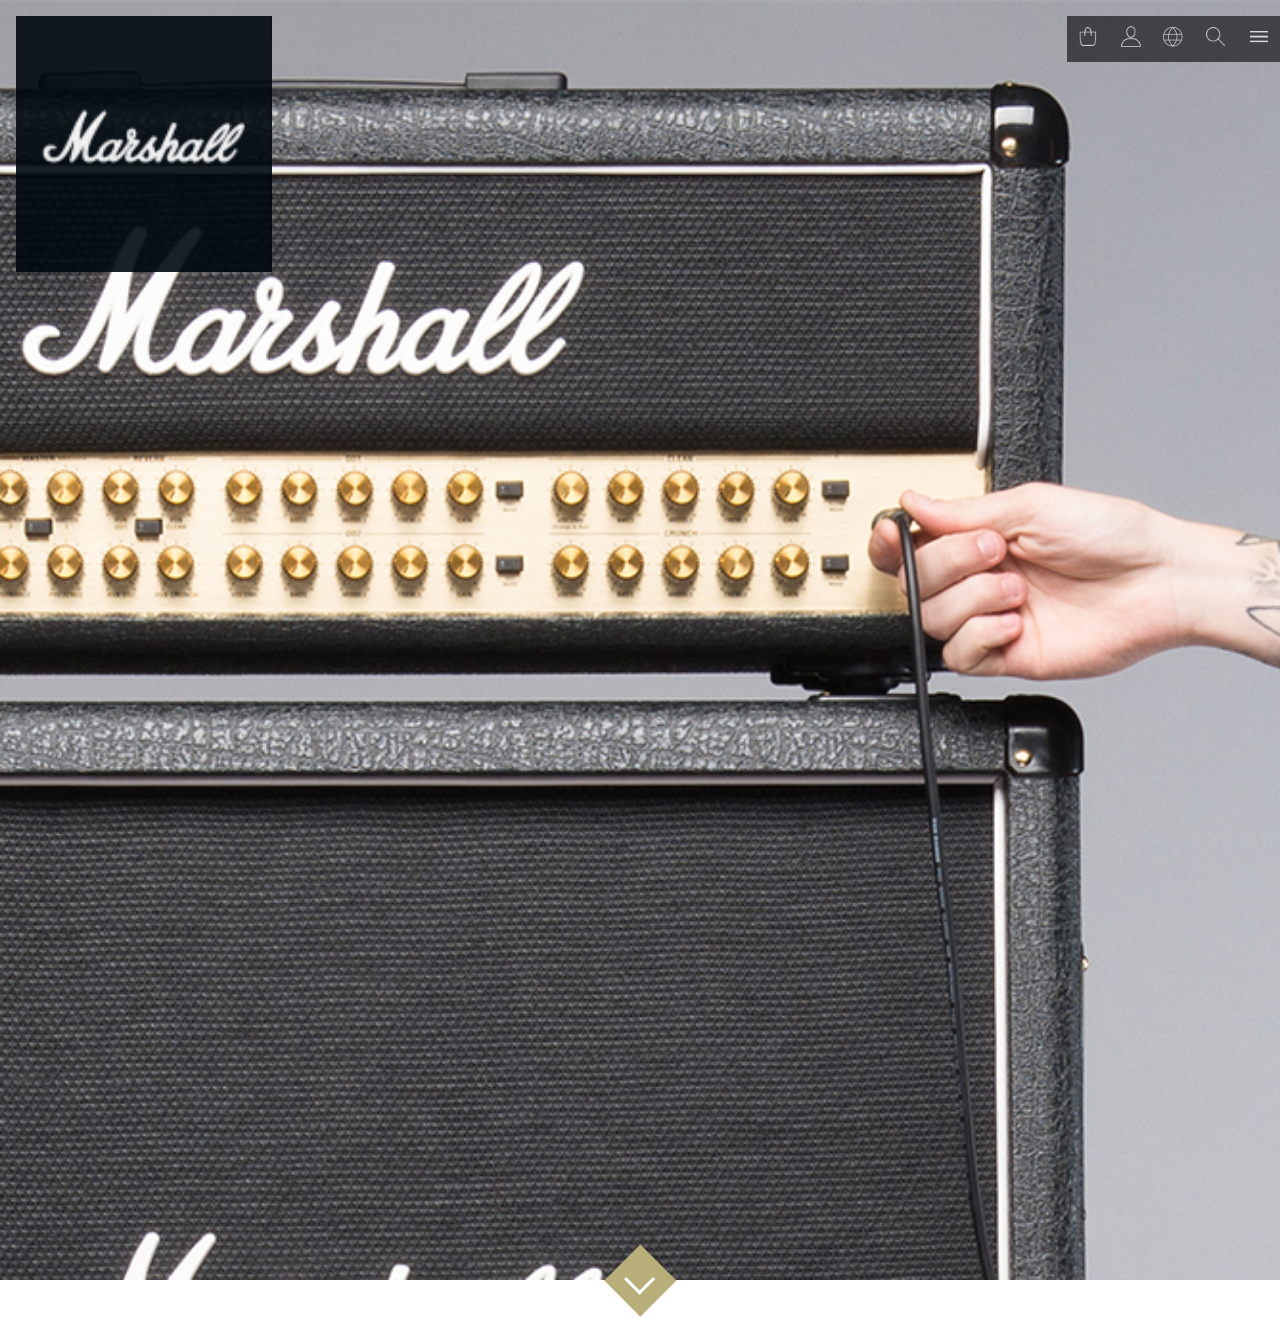
==== recommendedRetailers.html @ 942153d9 "Add files via upload" ====
<!DOCTYPE html>
<html lang="nl">

<head>    
    <meta charset="UTF-8">
	<meta name="author" content="Renee">
	<meta name="viewport" content="width=device-width, initial-scale=1">
    <title>Recommended Retailers - Renee</title>

    <link href="styles/styleR.css" rel="stylesheet">
    <link href="styles/styleG.css" rel="stylesheet">
	<link rel="icon" href="images/Middel_1.png" type="image/x-icon">
</head>


<body>

    <header>

		<img src="./images/bannerFoto.jpg" alt="Marshall amp Banner">

		<img src="images/Marshall_logo_120px.jpg" alt="Marshall Logo" class="logo">

		<nav>
			<ul>
				<li><button><img src="images/menu.png" alt="Hamburger Menu"></button></li>
				<li><button><img src="images/search.png" alt="Zoeken"></button></li>
				<li><button><img src="images/globe.png" alt="Taal"></button></li>
				<li><button><img src="images/profile.png" alt="Profiel"></button></li>
				<li><button><img src="images/bag.png" alt="Winkelwagentje"></button></li>

			</ul>
		</nav>

		<!-- aatje om naar de content te skippen -->
		<a href="#main" class="skipMenu">Sla menu over</a>
		<nav>
			<ul>
				<li><a href="#">Live for Music</a></li>
				<li><a href="#">About</a></li>
				<li><a href="#">Recommended Retailers</a></li>
				<li><a href="#">Marshall Amps</a></li>
				<li><a href="#">Shop</a></li>
				<li><a href="#">Marshall Records</a></li>
				<li><a href="#">Marshall Live Agency</a></li>
				<li><a href="#">The Marshall Studio</a></li>
				<li><a href="#">MyMarshall</a></li>
			</ul>

		</nav>

		<button href="#main">
			<div></div>
		</button>


	</header>


    <script src="scripts/script.js"></script>
</body>


</html>
---- styles/styleR.css ----
header > img {
  
    z-index: 0;
  
    width: 100%;
    max-height: 60%;
    /* Breakpoint is op 740px, dan wordt de video minder hoog */
  }
---- styles/styleG.css ----
/*******************/
/* general styling */
/*******************/




/* CSS Document */
*, *::after, *::before {
    box-sizing:border-box;  
  
    margin: 0;
    padding: 0;
  
  
  }
  
  :root {
    --button-color: #B8AE79;
    
    font-family: -apple-system, BlinkMacSystemFont, 'Segoe UI', Roboto, Oxygen, Ubuntu, 
                  Cantarell, 'Open Sans', 'Helvetica Neue', sans-serif;
  }
  
  
  
  
  
  /**********************************************************************/
  /* algemene styling */
  /**********************************************************************/
  
  
  /* Alle a's */
  a {
    text-transform: uppercase;
    text-decoration: none;
  
    box-shadow: none;
  }
  
  a:hover {
    color: var(--button-color);
    border: black 1px solid;
    background-color: black;
  
    transition: .2s ;
  }
  
  a:focus {
    color: var(--button-color);
    border: black 1px solid;
    background-color: black;
  
    box-shadow: 0 0 0 2px var(--button-color);
  
    transition: .2s;
    outline: none;
  }
  
  
  
  
  
  /**********************************************************************/
  /* header  styling */
  /**********************************************************************/
  

  
  .logo {
    position: absolute;
  
    top: 1em;
    left: 1em;
  
    width: 20%;
    opacity: 90%;
  }
  
  header nav:first-of-type ul {
    display: flex;
    flex-direction: row-reverse;
  
    position: fixed;
    top: 1em;
    right: 0;
  
    z-index: 100;
  }
  
  header nav:first-of-type ul li {
    list-style: none;
  }
  
  /* eerste nav de afbeeldingen lage opacity. Met hover de opacity op 0 */
  header nav:first-of-type ul li button {
    background-color: black;
    opacity: 60%; 
    border: black .5px solid;
  
    padding: .4em;
  }
  
  header nav:first-of-type ul li button:hover {
    opacity: 90%;
  }
  
  header nav:first-of-type ul li button:focus {
    opacity: 90%;
    outline-color: none;
    box-shadow: 0 0 0 2px var(--button-color);
  }
  
  /* Ontzichtbare link om met screenreader meteen naar de content te gaan */
  .skipMenu {
    position: absolute;
    top: 1.3em;
    left: 9em;
  
    opacity: 0;
  
    z-index: 999;
  }
  
  .skipMenu:focus {
    opacity: 1;
  }
  
  /* Uitschuivend hamburgermenu  */
  header nav:nth-of-type(2) {
    position: fixed;
    top: 0;
    bottom: 0;
    right: 0;
    
    transform:translatex(100%);
    z-index: 10;
  
    transition: .3s;
  
    width: 220px;
    padding: 2em;
  
    background-color: black;
    opacity: 90%;
  }
  
  header nav:nth-of-type(2).uitschuiven {
    position: fixed;
    top: 0;
    bottom: 0;
    
    transform:translatex(0%);
  
    width: 220px;
    padding: 2em;
  
    background-color: black;
    opacity: 90%;
  }
  
  header nav:nth-of-type(2) ul li {
    position: relative;
    top: 3em;
  
    list-style: none;
  }
  
  header nav:nth-of-type(2) ul li a {
    font-size: 1em;
    text-transform: none;
    
    color: white;
  }
  
  header nav:nth-of-type(2) ul li:focus, header nav:nth-of-type(2) ul li a:focus {
    opacity: 100%;
    background-color: var(--button-color);
    color: black;
    border: none;
  }
  
  header > button {
    position: relative;
    left: calc(50% - 1.9em);
    top: -2.2em;
  
    background-color: var(--button-color);
    border: none;
  
    width: 3.8em;
    height: 3.8em;
  
    transform: rotate(45deg);
  }
  
  header > button:hover {
    cursor: pointer;
    background-color: black;
  }
  
  header > button:focus {
    background-color: black;
    outline: var(--button-color);
  }
  
  header > button div {
    width: 22px;
    height: 22px;
  
    position: relative;
    top: calc(50% - 1.9em);
    left: 1em;
  
    border-bottom: white 3px solid;
    border-right: white 3px solid;
  }
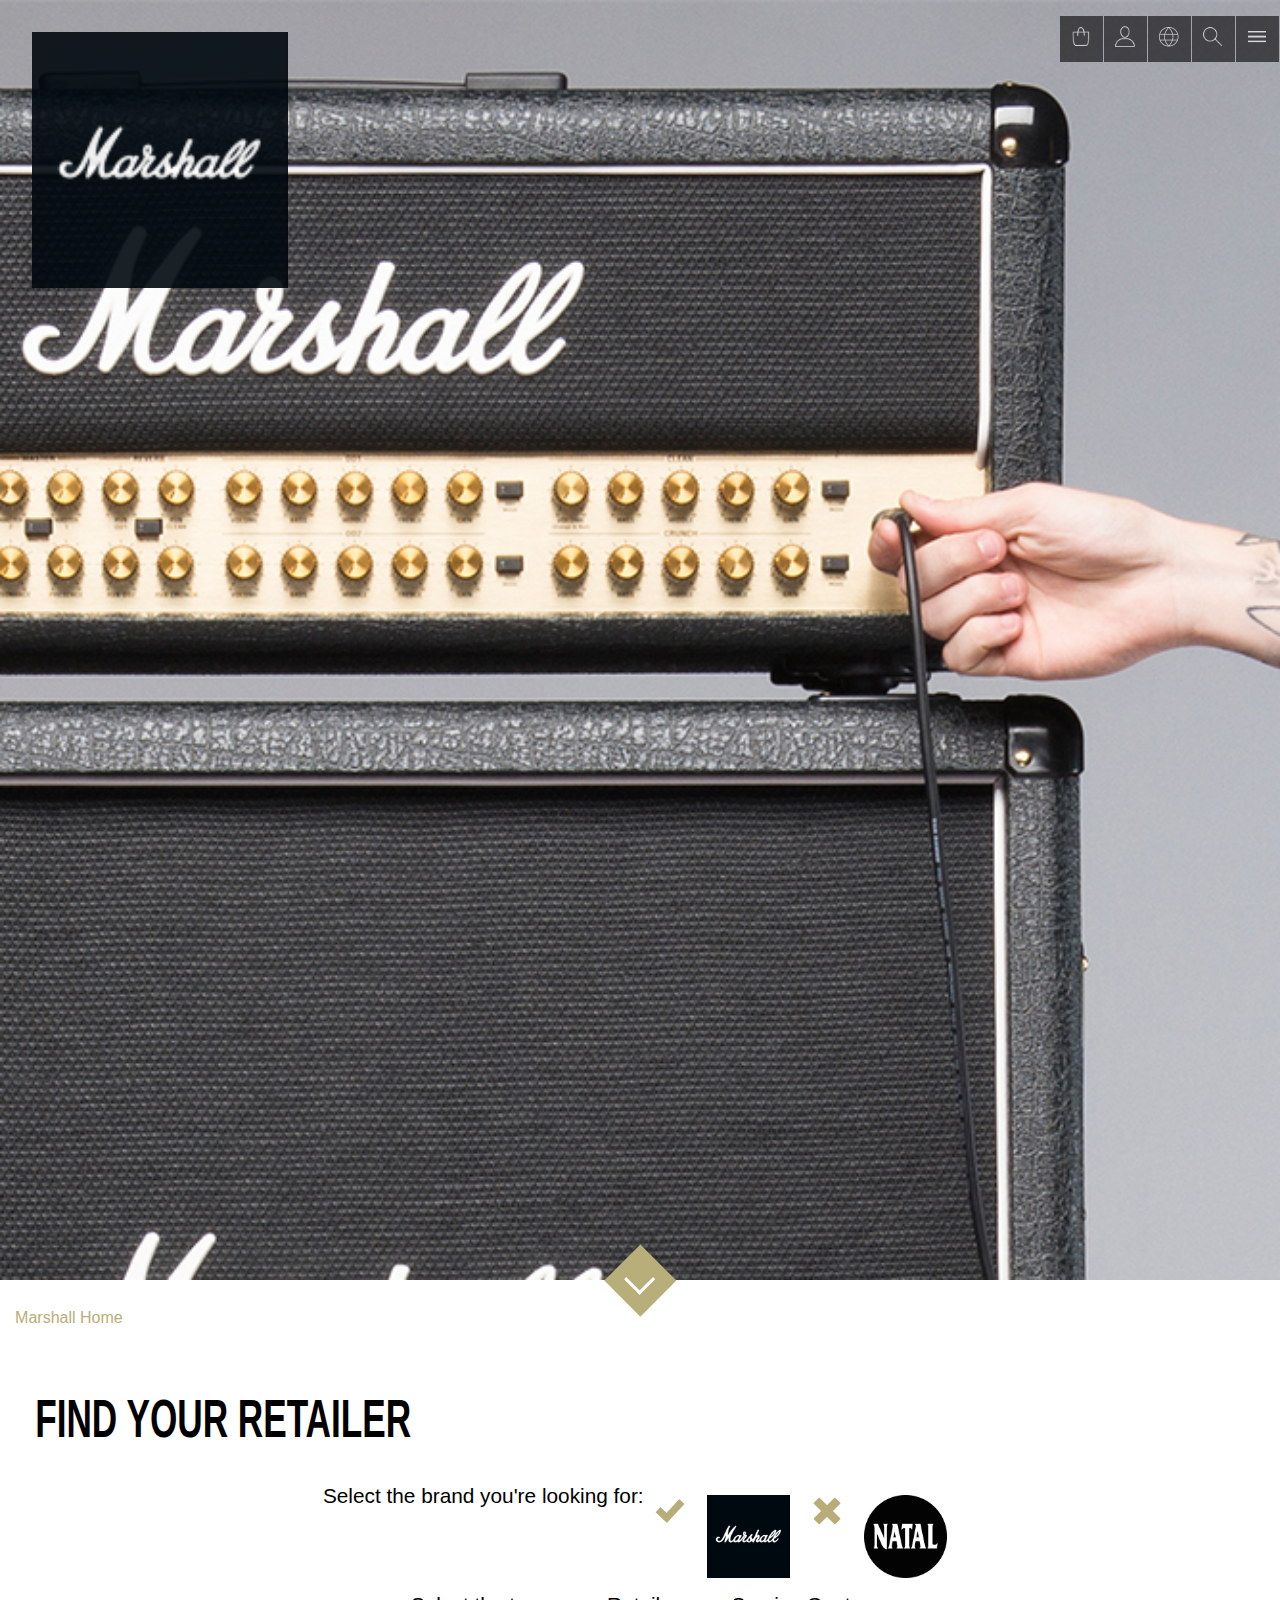
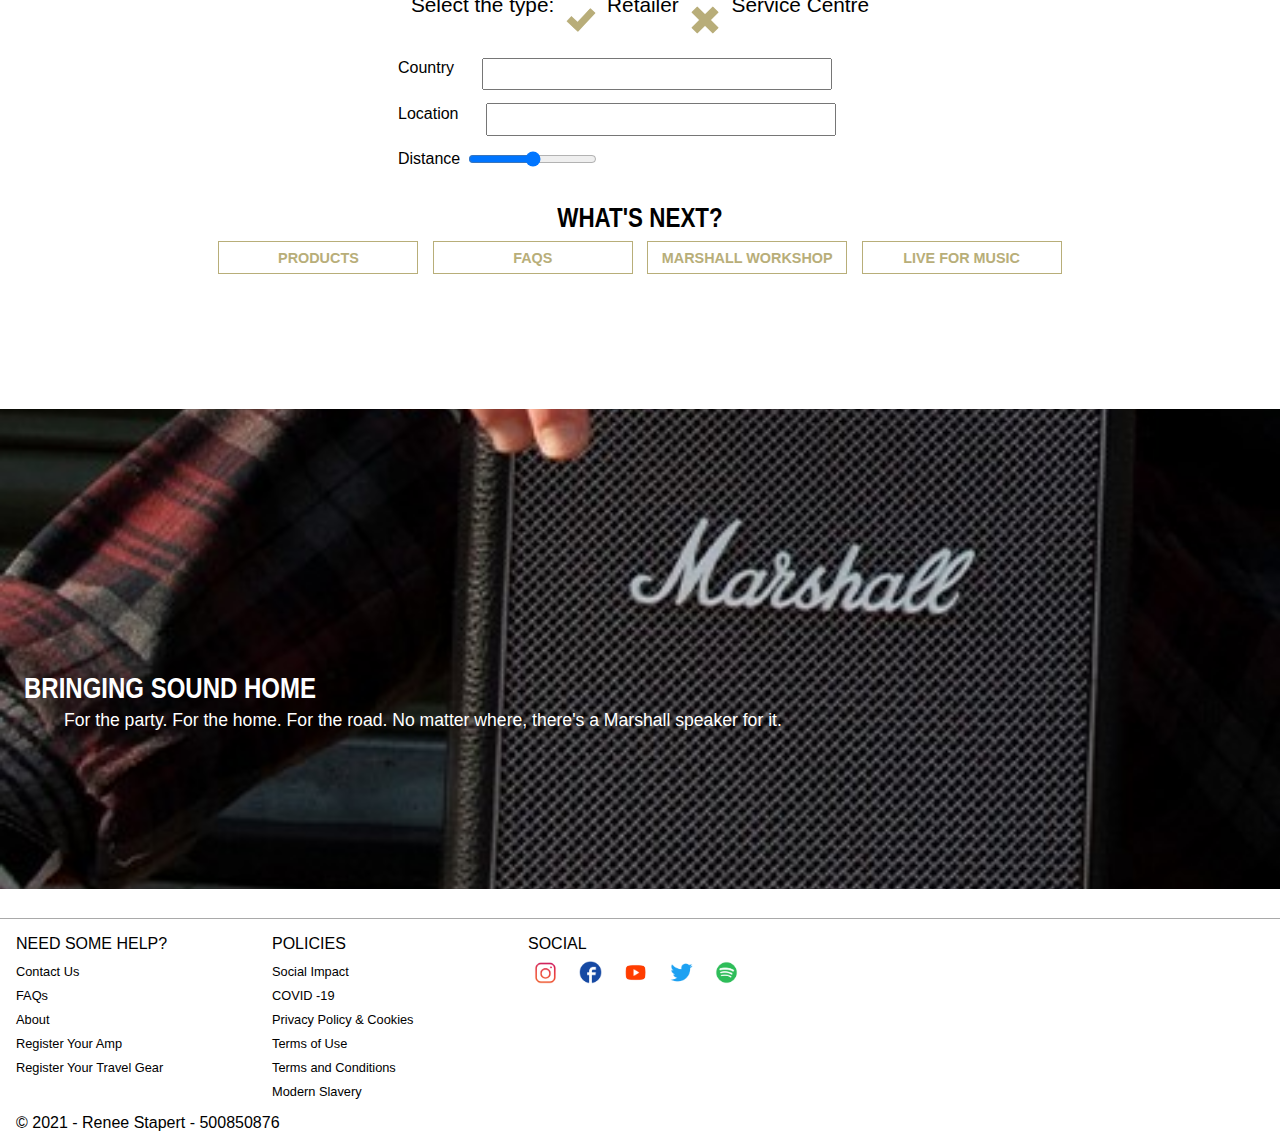
==== commit 80c02a55: "Add files via upload" ====
--- a/recommendedRetailers.html
+++ b/recommendedRetailers.html
@@ -19,7 +19,7 @@
 
 		<img src="./images/bannerFoto.jpg" alt="Marshall amp Banner">
 
-		<img src="images/Marshall_logo_120px.jpg" alt="Marshall Logo" class="logo">
+		<h1><img src="images/Marshall_logo_120px.jpg" alt="Marshall Logo" class="logo"></h1>
 
 		<nav>
 			<ul>
@@ -38,7 +38,7 @@
 			<ul>
 				<li><a href="#">Live for Music</a></li>
 				<li><a href="#">About</a></li>
-				<li><a href="#">Recommended Retailers</a></li>
+				<li><a href="/recommendedRetailers.html">Recommended Retailers</a></li>
 				<li><a href="#">Marshall Amps</a></li>
 				<li><a href="#">Shop</a></li>
 				<li><a href="#">Marshall Records</a></li>
@@ -53,9 +53,105 @@
 			<div></div>
 		</button>
 
+        <a href="/index.html">Marshall Home</a>
 
 	</header>
 
+    <main>
+
+        <h2>Find your retailer</h2>
+
+        <ul>
+            <li>Select the brand you're looking for:</li>
+            <li><img src="./images/vinkje.png" alt="Checked" class="check"></li>
+            <li><img src="./images/Marshall_logo_120px.jpg" alt="Marshall"></li>
+            <li><img src="./images/kruisje.png" alt="Not checked" class="no-check"></li>
+            <li><img src="./images/natal_logo_120px.png" alt="Natal"></li>
+        </ul>
+
+        <ul>
+            <li>Select the type:</li>
+            <li><img src="./images/vinkje.png" alt="Checked" class="check"></li>
+            <li>Retailer</li>
+            <li><img src="./images/kruisje.png" alt="Not checked" class="no-check"></li>
+            <li>Service Centre</li>
+        </ul>
+
+        <form>
+            <label for="Country">Country</label>
+            <input type="text">
+
+            <label for="Location">Location</label>
+            <input type="text">
+            
+            <label for="Distance">Distance</label>
+            <input type="range">
+
+        </form>
+
+        <section>
+            <h3>What's next?</h3>
+
+            <ul>
+                <li><a href="#">Products</a></li>
+                <li><a href="#">FAQs</a></li>
+                <li><a href="#">Marshall Workshop</a></li>
+                <li><a href="#">Live for Music</a></li>
+            </ul>
+
+
+
+        </section>
+
+    </main>
+
+
+
+    <footer>
+		<a href="#">
+			<img src="images/footerIMG.jpg" alt="Marshall Speaker">
+			<h2>Bringing sound home</h2>
+			<p>For the party. For the home. For the road. No matter where, there's a Marshall speaker for it.</p>
+			
+		</a>
+
+		<section>
+
+			<ul>
+				<li>Need some help?</li>
+				<li><a href="#">Contact Us</a></li>
+				<li><a href="#">FAQs</a></li>
+				<li><a href="#">About</a></li>
+				<li><a href="#">Register Your Amp</a></li>
+				<li><a href="#">Register Your Travel Gear</a></li>
+			</ul>
+
+			<ul>
+				<li>Policies</li>
+				<li><a href="#">Social Impact</a></li>
+				<li><a href="#">COVID -19</a></li>
+				<li><a href="#">Privacy Policy & Cookies</a></li>
+				<li><a href="#">Terms of Use</a></li>
+				<li><a href="#">Terms and Conditions</a></li>
+				<li><a href="#">Modern Slavery</a></li>
+			</ul>
+
+			<ul>
+				<li>Social</li>
+				<li><img src="images/InstagramIcon.png" alt="Instagram"></li>
+				<li><img src="images/FacebookIcon.png" alt="Facebook"></li>
+				<li><img src="images/YoutubeIcon.png" alt="Youtube"></li>
+				<li><img src="images/TwitterIcon.png" alt="Twitter"></li>
+				<li><img src="images/SpotifyIcon.png" alt="Spotify"></li>
+			</ul>
+
+			
+		</section>
+
+		<p>© 2021 - Renee Stapert - 500850876</p>
+
+
+	</footer>
 
     <script src="scripts/script.js"></script>
 </body>
--- a/styles/styleR.css
+++ b/styles/styleR.css
@@ -3,11 +3,138 @@
 
 
 
-header > img {
+/**********************************************************************/
+/*  header  styling  */
+/**********************************************************************/
+
+
+header > img:first-of-type {
+    width: 100%;
+
+    z-index: 0;
+    /* Breakpoint is op 740px, dan wordt de video minder hoog */
+}
+
+header > a {
+    color: var(--link-text);
+    text-transform: none;
+
+    position: relative;
+    top: -.7em;
+    left: -2.5em;
+}
+
+header > a:hover {
+    color: var(--text-color);
+    background-color: transparent;
+    border: none;
+}
+
+
+
+
+/**********************************************************************/
+/*  main  styling  */
+/**********************************************************************/
+
+
+main h2 {
+    color: var(--text-color);
+    font-size: 2.2em;
+
+    text-transform: uppercase;
+    transform: scaleY(1.5);
+    transform-origin: bottom;
+
+    margin: 2em 0 1em 1em;
+}
+
+main ul {
+    display: flex;
+    flex-wrap: wrap;
+    justify-content: center;
+}
+
+main ul li {
+    color: var(--text-color);
+    font-size: 1.3em ;
+   list-style: none;
+
+}
+
+
+main ul li img {
+    width: 4em;
+    padding: 0em;
+    margin: .5em;
+}
+
+.check, .no-check {
+    width: 2rem;
+
+}
+
+form {
+    display: flex;
+    flex-direction: row;
+    flex-wrap: wrap;
+
+    margin-left: auto;
+    margin-right: auto;
+
+    width: 90%;
+    max-width: 500px;
+}
+
+
+form label {
+    color: var(--text-color);
+    padding: .5em;
+}
+
+form [type="text"] {
+    position: relative;
+    right: -1em;
+    width: 70%;
+    padding: .5em;
+    margin: .5em;
+}
+
+
+main section {
+    position: relative;
+    top: 2em;
+}
+
+main section h3 {
+    text-transform: uppercase;
+    text-align: center;
+
+    transform: scaleY(1.2);
+    transform-origin: bottom;
   
-    z-index: 0;
+    font-size: 1.4em;
+    font-weight: bolder;
+    color: var(--text-color);
+
+    padding: 0 1rem;
+}
+
+main section ul li a {  
+    font-size: .9rem;
+    font-weight: bold;
   
-    width: 100%;
-    max-height: 60%;
-    /* Breakpoint is op 740px, dan wordt de video minder hoog */
-  }+    text-align: center;
+  
+    display: block;
+    margin-left: auto;
+    margin-right: auto;
+    
+    margin: .5em;
+  
+    color: var(--button-color);
+    border: var(--button-color) 1.5px solid;
+  
+    width: 200px;
+    padding:.5em;
+}--- a/styles/styleG.css
+++ b/styles/styleG.css
@@ -1,3 +1,6 @@
+
+
+
 
 
 /*******************/
@@ -5,8 +8,6 @@
 /*******************/
 
 
-
-
 /* CSS Document */
 *, *::after, *::before {
     box-sizing:border-box;  
@@ -15,62 +16,98 @@
     padding: 0;
   
   
-  }
-  
-  :root {
+}
+  
+:root {
     --button-color: #B8AE79;
+    --button-hover: black;
+    --div-button-hover: white;
+
+    --background: transparent;
+
+    --text-color: black;
+    --titel-color: black;
+    --input-color: rgb(80, 80, 80);
+
+    --link-background: transparent;
+    --link-text: #B8AE79;
+    --hover-background-color: black;
+    --hover-text-color: #B8AE79;
     
     font-family: -apple-system, BlinkMacSystemFont, 'Segoe UI', Roboto, Oxygen, Ubuntu, 
                   Cantarell, 'Open Sans', 'Helvetica Neue', sans-serif;
-  }
-  
-  
-  
-  
-  
-  /**********************************************************************/
-  /* algemene styling */
-  /**********************************************************************/
-  
-  
-  /* Alle a's */
-  a {
+}
+  
+@media (prefers-color-scheme:dark) {
+    :root {
+        --button-color: #B8AE79;
+        --button-hover: rgb(221, 221, 221);
+        --div-button-hover: rgb(29, 29, 29);
+
+        --background: rgb(29, 29, 29);
+
+        --text-color: rgb(221, 221, 221);
+        --titel-color: #B8AE79;
+        --input-color: rgb(221, 221, 221);
+
+        --link-background: black;
+        --link-text: #B8AE79;
+        --hover-background-color: #B8AE79;
+        --hover-text-color: black;
+    }
+}
+
+  
+  
+  
+  
+/**********************************************************************/
+/* algemene styling */
+/**********************************************************************/
+  
+
+body {
+    background-color: var(--background);
+}
+  
+/* Alle a's */
+a {
     text-transform: uppercase;
     text-decoration: none;
   
     box-shadow: none;
-  }
-  
-  a:hover {
+}
+  
+a:hover {
     color: var(--button-color);
-    border: black 1px solid;
-    background-color: black;
+    border: var(--button-color) 1.5px solid;
+    background-color: var(--hover-background-color);
+    color: var(--hover-text-color);
   
     transition: .2s ;
-  }
-  
-  a:focus {
+}
+  
+a:focus {
     color: var(--button-color);
-    border: black 1px solid;
-    background-color: black;
+    border: var(--button-color) 1px solid;
+    background-color: var(--hover-background-color);
   
     box-shadow: 0 0 0 2px var(--button-color);
   
     transition: .2s;
     outline: none;
-  }
-  
-  
-  
-  
-  
-  /**********************************************************************/
-  /* header  styling */
-  /**********************************************************************/
-  
-
-  
-  .logo {
+}
+  
+  
+  
+  
+  
+/**********************************************************************/
+/* Header  styling */
+/**********************************************************************/
+  
+  
+.logo {
     position: absolute;
   
     top: 1em;
@@ -78,44 +115,59 @@
   
     width: 20%;
     opacity: 90%;
-  }
-  
-  header nav:first-of-type ul {
+}
+
+video {
+    width: 100%;
+    height: 100%;
+
+    z-index: 0;
+                                        /* Breakpoint is op 740px, dan wordt de video minder hoog */
+}
+  
+header nav:first-of-type ul {
     display: flex;
     flex-direction: row-reverse;
+    flex-wrap: wrap;
   
     position: fixed;
     top: 1em;
     right: 0;
+
+    width: 225px;
   
     z-index: 100;
-  }
-  
-  header nav:first-of-type ul li {
+}
+  
+header nav:first-of-type ul li {
     list-style: none;
-  }
-  
-  /* eerste nav de afbeeldingen lage opacity. Met hover de opacity op 0 */
-  header nav:first-of-type ul li button {
+    width: 44px;
+    height: 44px;
+    margin: 0;
+    padding: 0;
+}
+  
+/* eerste nav de afbeeldingen lage opacity. Met hover de opacity hoger */
+header nav:first-of-type ul li button {
     background-color: black;
     opacity: 60%; 
     border: black .5px solid;
-  
+   
     padding: .4em;
-  }
-  
-  header nav:first-of-type ul li button:hover {
+}
+
+header nav:first-of-type ul li button:hover {
     opacity: 90%;
-  }
-  
-  header nav:first-of-type ul li button:focus {
+}
+  
+header nav:first-of-type ul li button:focus {
     opacity: 90%;
     outline-color: none;
     box-shadow: 0 0 0 2px var(--button-color);
-  }
-  
-  /* Ontzichtbare link om met screenreader meteen naar de content te gaan */
-  .skipMenu {
+}
+  
+/* Ontzichtbare link om met screenreader meteen naar de content te gaan */
+.skipMenu {
     position: absolute;
     top: 1.3em;
     left: 9em;
@@ -123,14 +175,14 @@
     opacity: 0;
   
     z-index: 999;
-  }
-  
-  .skipMenu:focus {
+}
+  
+.skipMenu:focus {
     opacity: 1;
-  }
-  
-  /* Uitschuivend hamburgermenu  */
-  header nav:nth-of-type(2) {
+}
+  
+/* Uitschuivend hamburgermenu  */
+header nav:nth-of-type(2) {
     position: fixed;
     top: 0;
     bottom: 0;
@@ -146,9 +198,9 @@
   
     background-color: black;
     opacity: 90%;
-  }
-  
-  header nav:nth-of-type(2).uitschuiven {
+}
+  
+header nav:nth-of-type(2).uitschuiven {
     position: fixed;
     top: 0;
     bottom: 0;
@@ -160,30 +212,30 @@
   
     background-color: black;
     opacity: 90%;
-  }
-  
-  header nav:nth-of-type(2) ul li {
+}
+  
+header nav:nth-of-type(2) ul li {
     position: relative;
     top: 3em;
   
     list-style: none;
-  }
-  
-  header nav:nth-of-type(2) ul li a {
+}
+  
+header nav:nth-of-type(2) ul li a {
     font-size: 1em;
     text-transform: none;
     
     color: white;
-  }
-  
-  header nav:nth-of-type(2) ul li:focus, header nav:nth-of-type(2) ul li a:focus {
+}
+  
+header nav:nth-of-type(2) ul li:focus, header nav:nth-of-type(2) ul li a:focus {
     opacity: 100%;
     background-color: var(--button-color);
     color: black;
     border: none;
-  }
-  
-  header > button {
+}
+  
+header > button {
     position: relative;
     left: calc(50% - 1.9em);
     top: -2.2em;
@@ -195,19 +247,19 @@
     height: 3.8em;
   
     transform: rotate(45deg);
-  }
-  
-  header > button:hover {
+}
+  
+header > button:hover {
     cursor: pointer;
-    background-color: black;
-  }
-  
-  header > button:focus {
-    background-color: black;
+    background-color: var(--button-hover);
+}
+  
+header > button:focus {
+    background-color: var(--button-hover);
     outline: var(--button-color);
-  }
-  
-  header > button div {
+}
+  
+header > button div {
     width: 22px;
     height: 22px;
   
@@ -215,10 +267,171 @@
     top: calc(50% - 1.9em);
     left: 1em;
   
-    border-bottom: white 3px solid;
-    border-right: white 3px solid;
-  }
-  
-  
-  
-  +    border-bottom: var(--div-button-hover) 3px solid;
+    border-right: var(--div-button-hover) 3px solid;
+}
+
+
+
+
+
+/**********************************************************************/
+/* General styling  */
+/**********************************************************************/
+
+
+span {
+    font-weight: bold;
+}
+  
+
+
+
+  
+/**********************************************************************/
+/* Footer styling  */
+/**********************************************************************/
+
+
+footer {
+    margin-top: 10em; 
+}
+
+footer > a {
+    box-shadow: none;
+    border: none;
+    background-color: unset;
+}
+
+footer a img {
+    width: 100%;
+    height: 30em;
+    object-fit: cover;
+}
+
+footer a h2 {
+    position: relative;
+    top: -9em;
+
+    color: white;
+
+    transform: scaleY(1.2);
+    transform-origin: bottom;
+
+    padding: 0 1.5rem;
+}
+
+footer a p {
+    position: relative;
+    top: -12em;
+
+    width: 90%;
+
+    margin-left: auto;
+    margin-right: auto;
+
+    color: white;
+    text-transform: none;
+    font-size: 1.1em;
+}
+
+footer > a:hover {
+    box-shadow: none;
+    border: none;
+    background-color: unset;
+}
+
+
+footer section {
+    display: flex;
+    flex-direction: row;
+    flex-wrap: wrap;
+
+    margin-top: -1.5em;
+
+    border-top: darkgray .7px solid;
+}
+
+footer section ul {
+    position: relative;
+    top: 0;
+
+    display: flex;
+    flex-direction: column;
+    overflow-x: unset;
+    
+    width: 50%;
+    min-width: 10em;
+    max-width: 16em;
+    height: 12em;
+
+    margin-left: auto;
+    margin-right: auto;
+
+    padding: 1em;
+    margin: 0;
+
+    gap: 1.5em;
+}
+
+footer section ul li {
+    width: 14em;
+    height: 0;
+  
+    list-style: none;
+
+    font-size: .8rem;
+}
+
+footer section ul li:first-of-type {
+    text-transform: uppercase;
+    font-size: 1em;
+    color: var(--text-color);
+
+    margin-bottom: .3em;
+}
+
+footer section ul:last-of-type {
+    flex-direction: row;
+
+    height: 5em;
+    gap: 1.4em;
+}
+
+
+
+footer section ul:last-of-type li {
+    position: relative;
+    top: 2em;
+    left: -5.9em;
+}
+
+footer section ul:last-of-type li:first-of-type {
+    top: 0;
+    left: 0;
+}
+
+footer section ul li a {
+    text-transform: none;
+    color: var(--text-color);
+}
+
+footer section ul li a:hover {
+    background-color: transparent;
+    color: var(--link-text);
+    border: none;
+}
+
+footer section ul li img {
+    width: 1.8em;
+    height: 1.8em;
+}
+
+
+footer > p {
+    margin: 1em;
+    margin-top: .2em;
+
+    color: var(--text-color);
+}
+
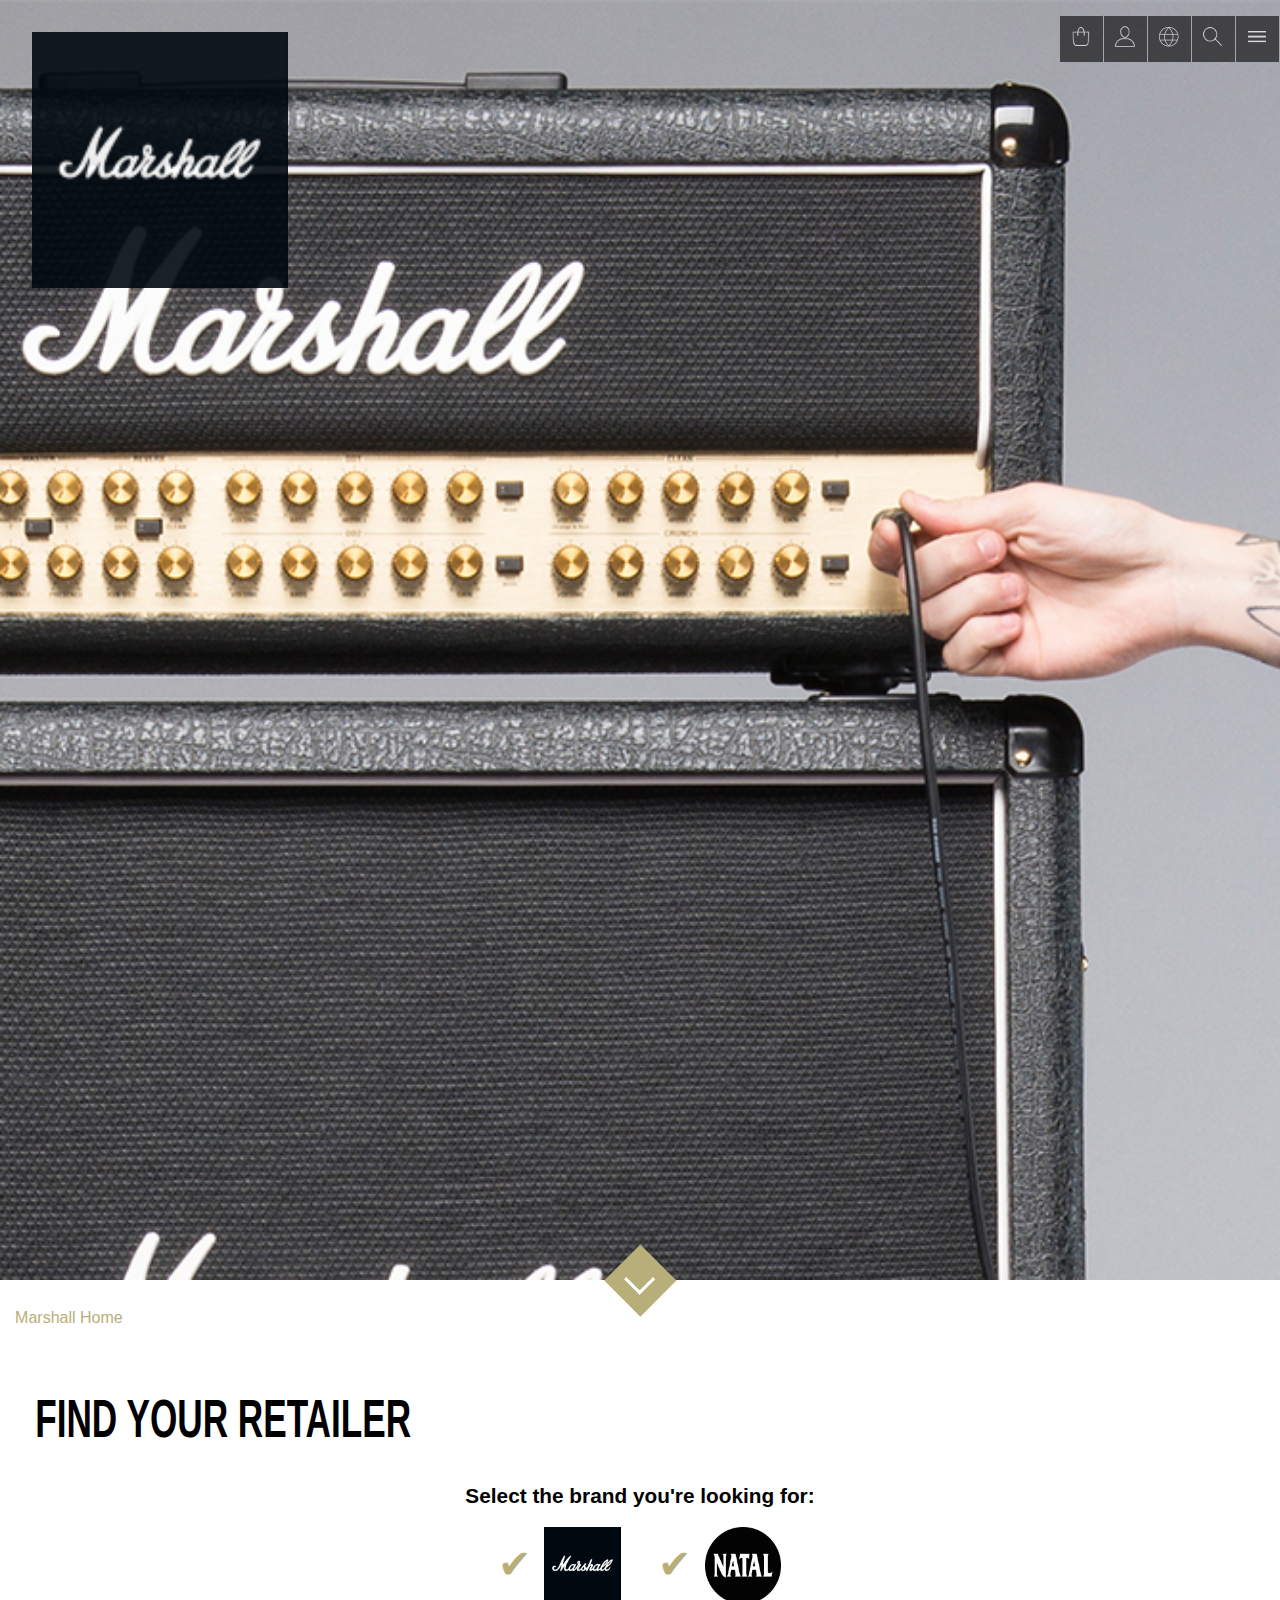
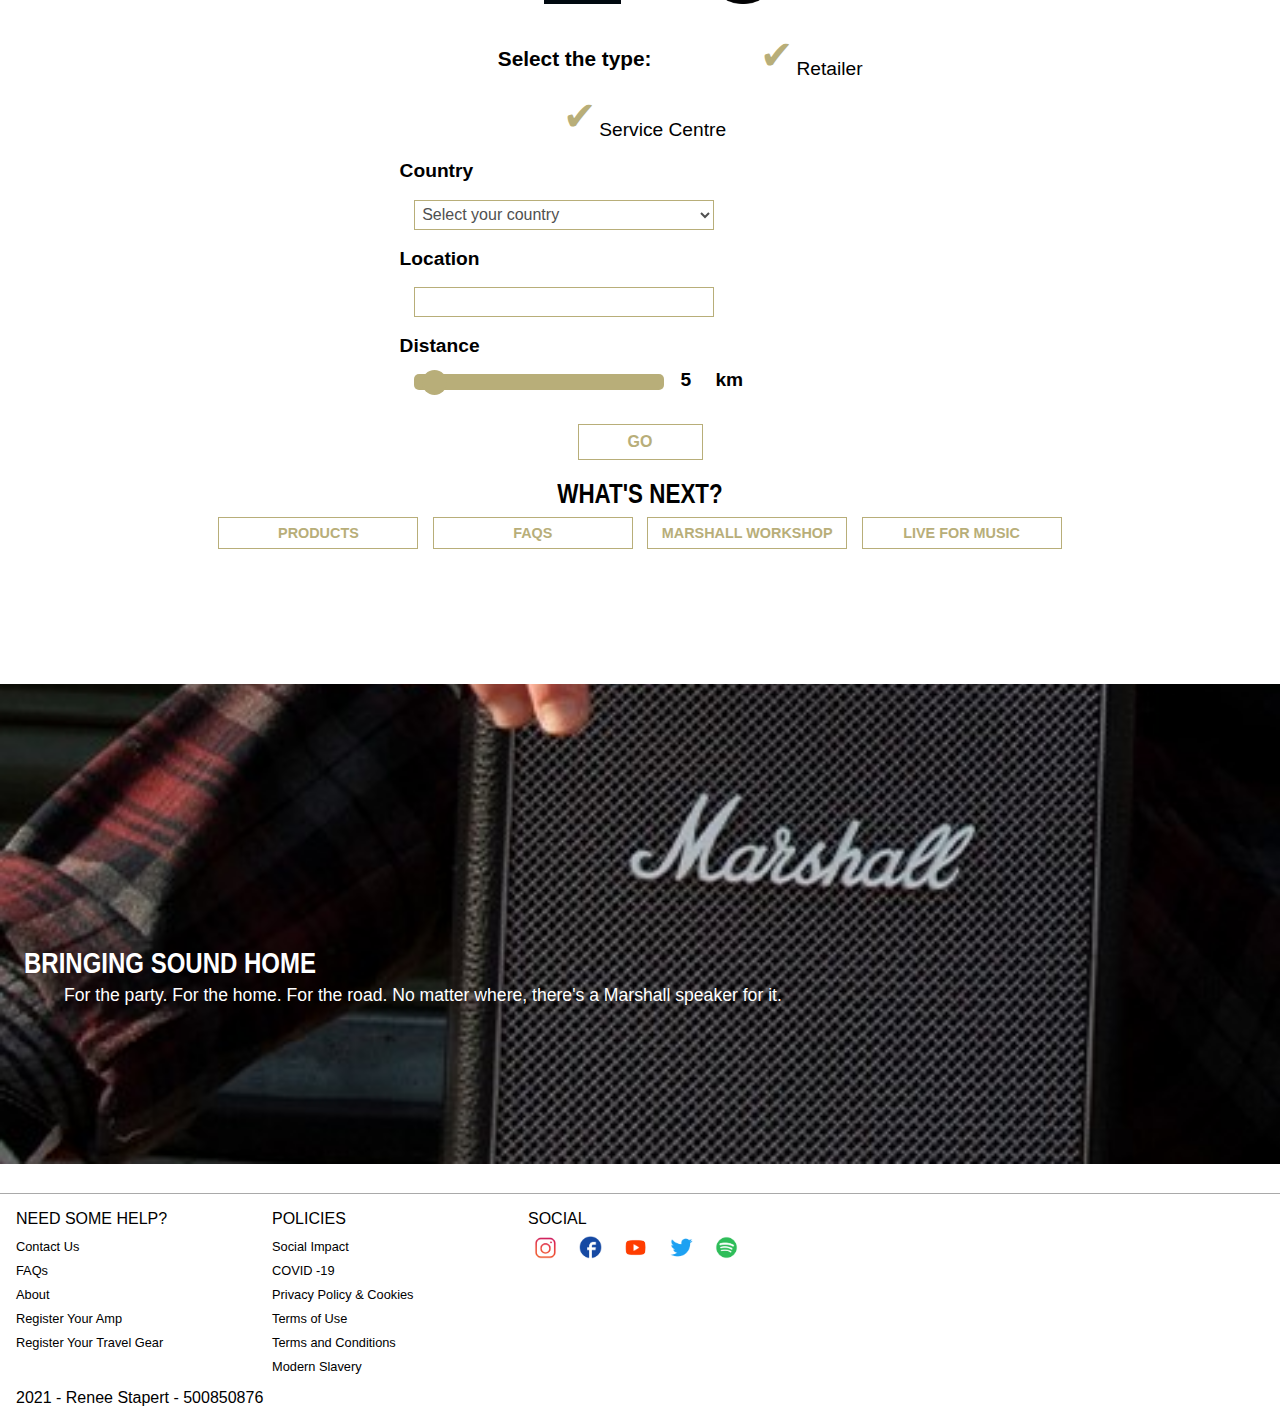
==== commit 001a82b0: "Add files via upload" ====
--- a/recommendedRetailers.html
+++ b/recommendedRetailers.html
@@ -14,14 +14,19 @@
 
 
 <body>
+	<!-- aatje om naar de content te skippen -->
+	<a href="#main" class="skipMenu">Sla menu over</a>
 
     <header>
 
 		<img src="./images/bannerFoto.jpg" alt="Marshall amp Banner">
 
+		<!-- img in een h1 zetten, titel van pagina -->
 		<h1><img src="images/Marshall_logo_120px.jpg" alt="Marshall Logo" class="logo"></h1>
 
+		<!-- Hamburgermenu -->
 		<nav>
+			<!-- Alle menu button die altijd zichtbaar zijn -->
 			<ul>
 				<li><button><img src="images/menu.png" alt="Hamburger Menu"></button></li>
 				<li><button><img src="images/search.png" alt="Zoeken"></button></li>
@@ -31,14 +36,13 @@
 
 			</ul>
 		</nav>
-
-		<!-- aatje om naar de content te skippen -->
-		<a href="#main" class="skipMenu">Sla menu over</a>
+		
+		<!-- Menu items  -->
 		<nav>
 			<ul>
 				<li><a href="#">Live for Music</a></li>
 				<li><a href="#">About</a></li>
-				<li><a href="/recommendedRetailers.html">Recommended Retailers</a></li>
+				<li><a href="recommendedRetailers.html">Recommended Retailers</a></li>
 				<li><a href="#">Marshall Amps</a></li>
 				<li><a href="#">Shop</a></li>
 				<li><a href="#">Marshall Records</a></li>
@@ -53,7 +57,8 @@
 			<div></div>
 		</button>
 
-        <a href="/index.html">Marshall Home</a>
+		<!-- Snelkoppeling naar Homepagina -->
+        <a href="index.html">Marshall Home</a>
 
 	</header>
 
@@ -61,36 +66,67 @@
 
         <h2>Find your retailer</h2>
 
-        <ul>
-            <li>Select the brand you're looking for:</li>
-            <li><img src="./images/vinkje.png" alt="Checked" class="check"></li>
-            <li><img src="./images/Marshall_logo_120px.jpg" alt="Marshall"></li>
-            <li><img src="./images/kruisje.png" alt="Not checked" class="no-check"></li>
-            <li><img src="./images/natal_logo_120px.png" alt="Natal"></li>
-        </ul>
+        <form>
+			
+			<!-- Filters voor de zoek opdracht -->
+			<fieldset>
+				<h3>Select the brand you're looking for:</h3>
+				
+				<label>
+					<input type="checkbox">
+					<img src="./images/Marshall_logo_120px.jpg" alt="Marshall">
+				</label>
 
-        <ul>
-            <li>Select the type:</li>
-            <li><img src="./images/vinkje.png" alt="Checked" class="check"></li>
-            <li>Retailer</li>
-            <li><img src="./images/kruisje.png" alt="Not checked" class="no-check"></li>
-            <li>Service Centre</li>
-        </ul>
+				<label>
+					<input type="checkbox">
+					<img src="./images/natal_logo_120px.png" alt="Natal">
+				</label>
+			</fieldset>
 
-        <form>
-            <label for="Country">Country</label>
-            <input type="text">
+			<fieldset>
+				<h3>Select the type:</h3>
 
-            <label for="Location">Location</label>
+				<label>
+				<input type="checkbox">
+				Retailer</label>
+
+				<label>
+				<input type="checkbox">
+				Service Centre</label>
+			</fieldset>
+
+			<!-- Land, locatie en afstand van winkel of service center aangeven -->
+			<label for="Country">Country</label>
+            <select>
+    			<option value="">Select your country</option>
+				<option value="au">Australia</option>
+				<option value="be">Belgium</option>
+				<option value="en">England</option>
+				<option value="fr">France</option>
+				<option value="gm">Germany</option>
+    			<option value="nl">Netherlands</option>
+			</select>
+
+            <label>Location</label>
             <input type="text">
             
-            <label for="Distance">Distance</label>
-            <input type="range">
+			
+            <label>Distance</label>
+			<fieldset>
+				<!-- Bron oninput: https://www.encodedna.com/html5/howto-read-values-from-html5-input-type-range-using-javascript.htm -->
+            	<input type="range" id="slider" name="slider" min="5" max="200" value="0" 
+					oninput="document.getElementById('sliderValue').innerHTML = this.value">
+
+				<label for="slider" id="sliderValue">5</label>
+				<label for="slider">km</label>
+			</fieldset>
+
+			<button>Go</button>
 
         </form>
 
         <section>
-            <h3>What's next?</h3>
+            <h4>What's next?</h4>
 
             <ul>
                 <li><a href="#">Products</a></li>
@@ -98,9 +134,6 @@
                 <li><a href="#">Marshall Workshop</a></li>
                 <li><a href="#">Live for Music</a></li>
             </ul>
-
-
-
         </section>
 
     </main>
@@ -112,11 +145,9 @@
 			<img src="images/footerIMG.jpg" alt="Marshall Speaker">
 			<h2>Bringing sound home</h2>
 			<p>For the party. For the home. For the road. No matter where, there's a Marshall speaker for it.</p>
-			
 		</a>
 
 		<section>
-
 			<ul>
 				<li>Need some help?</li>
 				<li><a href="#">Contact Us</a></li>
@@ -145,16 +176,13 @@
 				<li><img src="images/SpotifyIcon.png" alt="Spotify"></li>
 			</ul>
 
-			
 		</section>
 
-		<p>© 2021 - Renee Stapert - 500850876</p>
-
+		<p>2021 - Renee Stapert - 500850876</p>
 
 	</footer>
 
     <script src="scripts/script.js"></script>
 </body>
 
-
 </html>--- a/styles/styleR.css
+++ b/styles/styleR.css
@@ -4,7 +4,15 @@
 
 
 /**********************************************************************/
-/*  header  styling  */
+/*  RECOMMENDED RETAILERS STYILING  */
+/**********************************************************************/
+
+
+
+
+
+/**********************************************************************/
+/*  Header Styling  */
 /**********************************************************************/
 
 
@@ -12,7 +20,6 @@
     width: 100%;
 
     z-index: 0;
-    /* Breakpoint is op 740px, dan wordt de video minder hoog */
 }
 
 header > a {
@@ -34,7 +41,7 @@
 
 
 /**********************************************************************/
-/*  main  styling  */
+/*  Main  styling  */
 /**********************************************************************/
 
 
@@ -55,58 +62,197 @@
     justify-content: center;
 }
 
-main ul li {
+main form h3 {
     color: var(--text-color);
     font-size: 1.3em ;
    list-style: none;
-
-}
-
-
-main ul li img {
+}
+
+main form label img {
     width: 4em;
     padding: 0em;
     margin: .5em;
 }
 
-.check, .no-check {
-    width: 2rem;
-
-}
-
 form {
+    display: flex;
+    flex-direction: column;
+    flex-wrap: wrap;
+    
+
+    margin-left: auto;
+    margin-right: auto;
+
+    width: 90%;
+    max-width: 500px;
+}
+
+form fieldset {
     display: flex;
     flex-direction: row;
     flex-wrap: wrap;
-
-    margin-left: auto;
-    margin-right: auto;
-
-    width: 90%;
-    max-width: 500px;
-}
-
+    justify-content: center;
+    
+    border: none;
+}
+
+form fieldset h3 {
+    text-align: center;
+}
+
+form fieldset label:hover {
+    cursor: pointer;
+}
+
+form fieldset:nth-of-type(2) h3 {
+    margin: auto 90px;
+}
+
+form fieldset:last-of-type {
+    justify-content: flex-start;
+}
+
+form fieldset:last-of-type label {
+    position: relative;
+    bottom: 7px;
+
+    font-weight: bold;
+    color: var(--text-color);
+
+    margin-left: 3%;
+
+    cursor: unset;
+}
+
+form fieldset:last-of-type label:last-of-type {
+    margin-left: 1%;
+}
 
 form label {
     color: var(--text-color);
+    
+    font-size: 1.2em;
+
     padding: .5em;
 }
 
+form > label {  
+    font-weight: bold;
+}
+
+form [type="checkbox"] {
+    -webkit-appearance: none;
+    width: 40px;
+    height: 40px;
+
+    position: relative;
+    bottom: calc(50% - 25px);
+}
+
+form [type="checkbox"]::before {
+    content: "✔";
+    color: var(--button-color);
+    font-size: 40px;
+
+    position: relative;
+    bottom: 10px;
+    left: 5px;
+}
+
+form [type="checkbox"]:checked::before {
+    content: "✘";
+}
+
+form select {
+    position: relative;
+    right: -1em;
+    width: 60%;
+    padding: .5em;
+    margin: .5em;
+
+    border: var(--button-color) 1px solid;
+    background-color: var(--background);
+  
+    font-size: 1em;
+    height: 30px;
+    padding: 0 .2em;
+    color: var(--input-color);
+}
+
+form select:hover {
+    cursor: pointer;
+}
+
+form select:focus {
+    outline: none;
+    box-shadow: 0 0 0 1.5px var(--button-color);
+    border: var(--button-color) 1px solid;
+    border-radius: .5px;
+  
+    transition: .3s;
+}
+
+form input {
+    background-color: var(--background);
+  
+    font-size: 1em;
+    height: 30px;
+    padding: 0 .2em;
+    color: var(--input-color);
+}
+
+/* input[type="text"]; voor alle inputs met type text */
 form [type="text"] {
+    border: var(--button-color) 1px solid;
+}  
+
+form [type="text"]:focus {
+    outline: none;
+    box-shadow: 0 0 0 1.5px var(--button-color);
+    border: var(--button-color) 1px solid;
+    border-radius: .5px;
+  
+    transition: .3s;
+}
+
+form [type="text"], [type="range"] {
     position: relative;
     right: -1em;
-    width: 70%;
+    width: 60%;
     padding: .5em;
     margin: .5em;
 }
 
+form [type="range"] {
+    -webkit-appearance: none;
+
+    width: 50%;
+    height: 5px;
+    border-radius: 5px;
+
+    background-color: var(--button-color);
+}
+
+form [type="range"]::-webkit-slider-thumb {
+    -webkit-appearance: none;
+
+    width: 25px;
+    height: 25px;
+    border-radius: 25px;
+
+    background: var(--button-color);
+}
 
 main section {
     position: relative;
     top: 2em;
 }
 
-main section h3 {
+main section ul {
+    list-style: none;
+}
+
+main section h4 {
     text-transform: uppercase;
     text-align: center;
 
@@ -137,4 +283,5 @@
   
     width: 200px;
     padding:.5em;
-}+}
+
--- a/styles/styleG.css
+++ b/styles/styleG.css
@@ -4,7 +4,7 @@
 
 
 /*******************/
-/* general styling */
+/* GENERAL STYLING */
 /*******************/
 
 
@@ -14,8 +14,6 @@
   
     margin: 0;
     padding: 0;
-  
-  
 }
   
 :root {
@@ -50,7 +48,7 @@
         --titel-color: #B8AE79;
         --input-color: rgb(221, 221, 221);
 
-        --link-background: black;
+        --link-background: rgb(29, 29, 29);
         --link-text: #B8AE79;
         --hover-background-color: #B8AE79;
         --hover-text-color: black;
@@ -65,6 +63,10 @@
 /* algemene styling */
 /**********************************************************************/
   
+
+html {
+    scroll-behavior: smooth;
+}
 
 body {
     background-color: var(--background);
@@ -88,7 +90,7 @@
 }
   
 a:focus {
-    color: var(--button-color);
+    color: var(--hover-text-color);
     border: var(--button-color) 1px solid;
     background-color: var(--hover-background-color);
   
@@ -97,6 +99,52 @@
     transition: .2s;
     outline: none;
 }
+
+main button {
+    position: relative;
+    top: 1em;
+
+    font-size: 1em;
+    font-weight: bold;
+    text-transform: uppercase;
+
+    text-align: center;
+
+    display: block;
+    margin-left: auto;
+    margin-right: auto;
+    margin-top: 0em;
+    margin-bottom: .5em;
+
+    color: var(--button-color);
+    border: var(--button-color) 1.5px solid;
+    background-color: var(--link-background);
+
+    width: 125px;
+    padding:.5em;
+}
+
+main button:hover {
+    color: var(--button-color);
+    border: var(--button-color) 1.5px solid;
+    background-color: var(--hover-background-color);
+    color: var(--hover-text-color);
+  
+    transition: .2s ;
+
+    cursor: pointer;
+}
+
+main button:focus {
+    color: var(--hover-text-color);
+    border: var(--button-color) 1px solid;
+    background-color: var(--button-hover);
+  
+    box-shadow: 0 0 0 2px var(--button-color);
+  
+    transition: .2s;
+    outline: none;
+}
   
   
   
@@ -106,6 +154,23 @@
 /* Header  styling */
 /**********************************************************************/
   
+
+/* Ontzichtbare link om met screenreader meteen naar de content te gaan */
+.skipMenu {
+    position: absolute;
+    top: 1.3em;
+    left: 9em;
+
+    color: var(--button-color);
+  
+    transform: translateY(-200%);
+  
+    z-index: 999;
+}
+  
+.skipMenu:focus {
+    transform: translateY(0);
+}
   
 .logo {
     position: absolute;
@@ -122,9 +187,8 @@
     height: 100%;
 
     z-index: 0;
-                                        /* Breakpoint is op 740px, dan wordt de video minder hoog */
-}
-  
+}
+
 header nav:first-of-type ul {
     display: flex;
     flex-direction: row-reverse;
@@ -164,21 +228,6 @@
     opacity: 90%;
     outline-color: none;
     box-shadow: 0 0 0 2px var(--button-color);
-}
-  
-/* Ontzichtbare link om met screenreader meteen naar de content te gaan */
-.skipMenu {
-    position: absolute;
-    top: 1.3em;
-    left: 9em;
-  
-    opacity: 0;
-  
-    z-index: 999;
-}
-  
-.skipMenu:focus {
-    opacity: 1;
 }
   
 /* Uitschuivend hamburgermenu  */
@@ -276,7 +325,7 @@
 
 
 /**********************************************************************/
-/* General styling  */
+/* Main styling  */
 /**********************************************************************/
 
 
@@ -398,8 +447,6 @@
     gap: 1.4em;
 }
 
-
-
 footer section ul:last-of-type li {
     position: relative;
     top: 2em;
@@ -427,7 +474,6 @@
     height: 1.8em;
 }
 
-
 footer > p {
     margin: 1em;
     margin-top: .2em;
